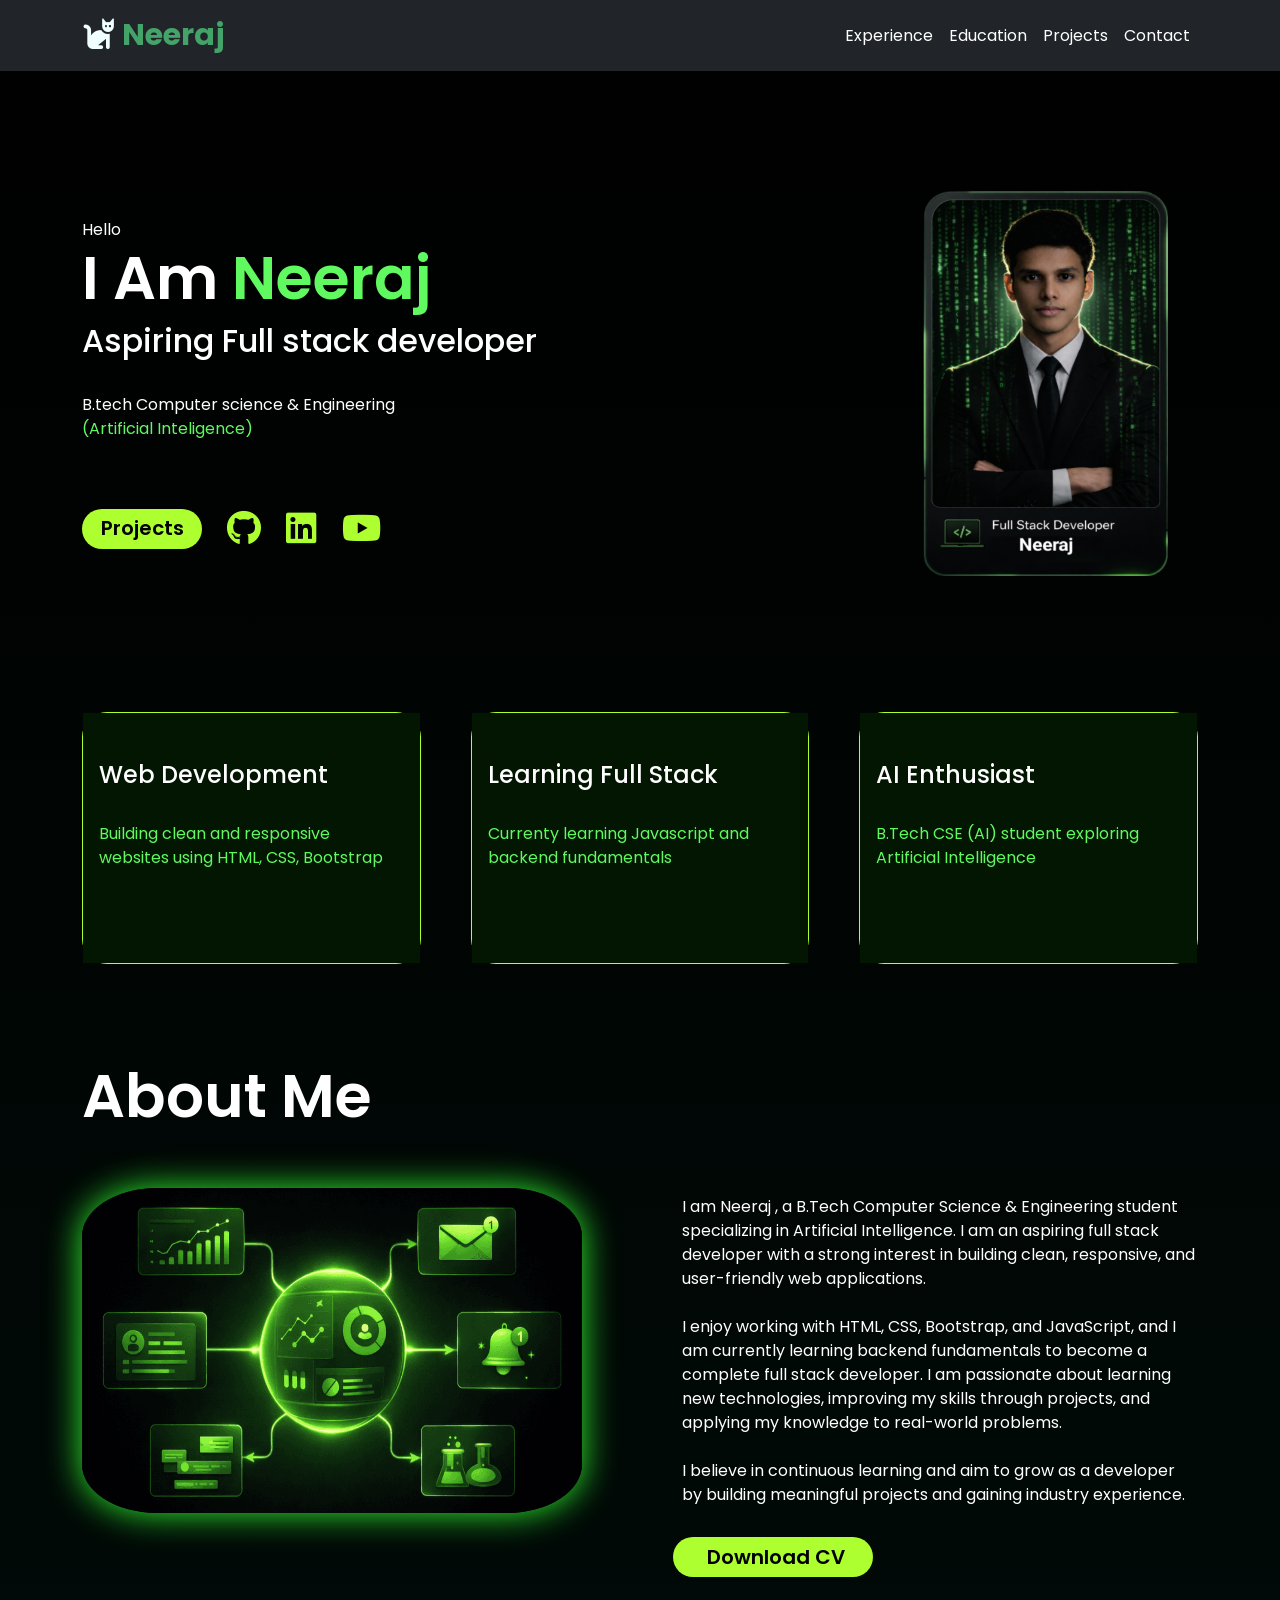
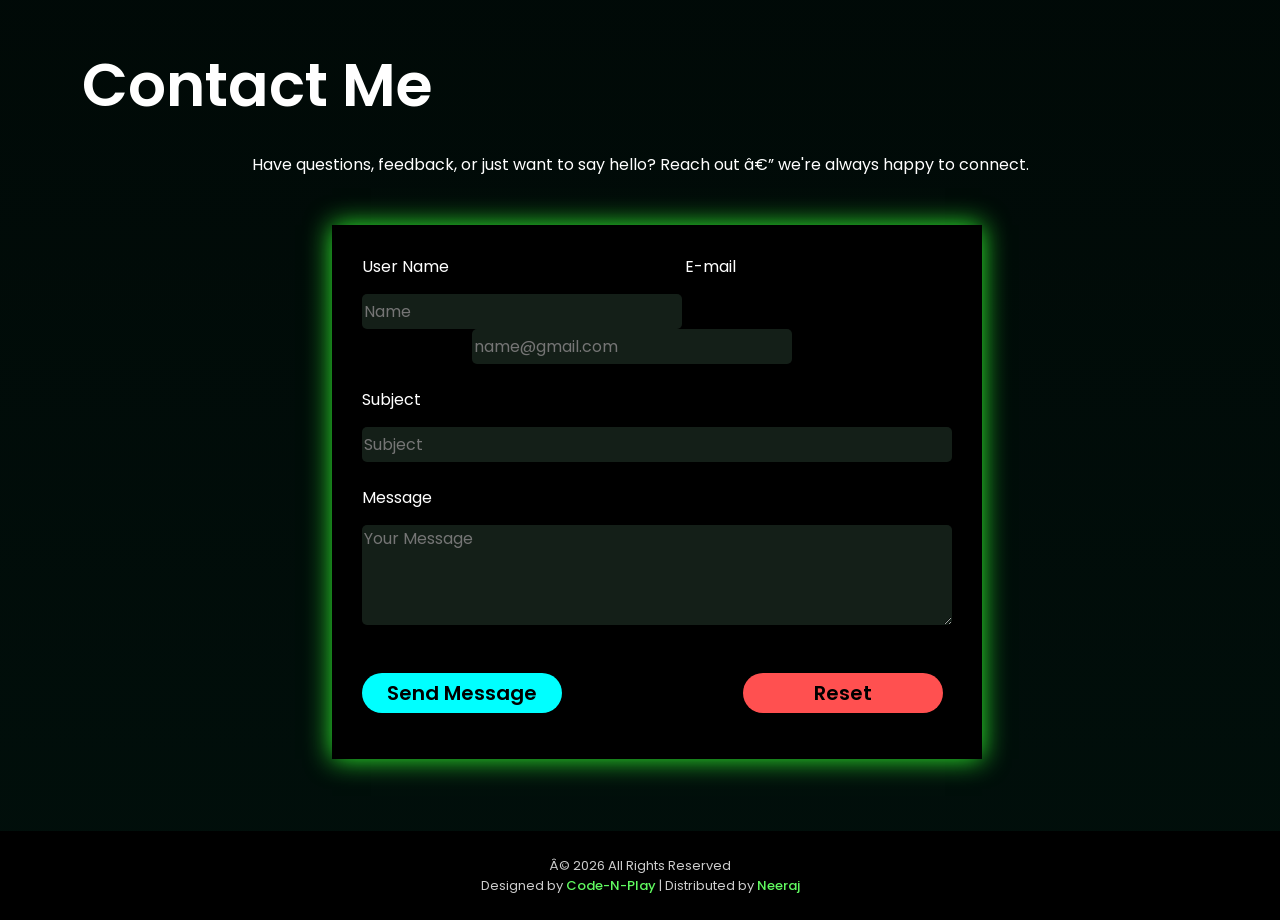
==== index.html @ f8e5a3b6 "Deployment date 27-01-2026" ====
<html>

<head>
    <title>Neeraj</title>

    <!-- Bootstrap  -->
    <link href="https://cdn.jsdelivr.net/npm/bootstrap@5.3.8/dist/css/bootstrap.min.css" rel="stylesheet"
        integrity="sha384-sRIl4kxILFvY47J16cr9ZwB07vP4J8+LH7qKQnuqkuIAvNWLzeN8tE5YBujZqJLB" crossorigin="anonymous">

    <!-- FontAwesome -->
    <link rel="stylesheet" href="https://cdnjs.cloudflare.com/ajax/libs/font-awesome/6.5.1/css/all.min.css">

    <!-- Google Font -->
    <link rel="preconnect" href="https://fonts.googleapis.com">
    <link rel="preconnect" href="https://fonts.gstatic.com" crossorigin>
    <link
        href="https://fonts.googleapis.com/css2?family=Poppins:ital,wght@0,100;0,200;0,300;0,400;0,500;0,600;0,700;0,800;0,900;1,100;1,200;1,300;1,400;1,500;1,600;1,700;1,800;1,900&display=swap"
        rel="stylesheet">

    <link rel="stylesheet" href="https://cdn.hugeicons.com/font/hgi-stroke-rounded.css">
    <meta name="viewport" content="width=device-width, initial-scale=1.0">
    
    <style>
      
        body {
            width: 100%;
            min-height: 100%;
            font-family: "poppins";
            background:
                linear-gradient(180deg, #000, #010f0b),
                url("https://www.transparenttextures.com/patterns/noise.png");
            background-blend-mode: overlay;
            color: white;
        }

        .navbar-brand {
            font-size: 30px;
            color: rgb(67, 163, 104);
            font-weight: bold;
        }

        .hero {
            display: flex;
            align-items: center;
            justify-content: space-between;

        }

        .profileimage {

            border-radius: 5%;
            margin-right: 30px;


        }

        i {
            color: azure;
        }

        h1 {
            font-size: 60px;
            font-weight: 600;
        }

        p {
            margin: 0;
        }

        .bottons {
            display: flex;
            align-items: center;
            gap: 25px;
            margin-top: 20px;
        }

        .btn01 {
            text-align: center;
            text-decoration: none;
            padding: 4px;
            background-color: greenyellow;
            color: rgb(2, 2, 2);
            border: none;
            border-radius: 30px;
            width: 120px;
            height: 40px;
            font-size: 20px;
            font-weight: 600;
        }

        .btn01:hover {
            background-color: red;
            color: white;
            transform: translateY();
            box-shadow: 0 0 15px rgba(248, 3, 3, 1);
        }

        .btn02 i {

            font-size: 35px;
            color: greenyellow;
            border-radius: 100%;
        }

        .btn02:hover i {
            color: red;
            transform: translateY();
            box-shadow: 0 0 15px rgba(248, 3, 3, 1);
        }

        .cards {
            display: flex;
            justify-content: space-evenly;
            gap: 50px;

        }

        .card {
            flex: 1;
            border-color: greenyellow;
            border-radius: 25px;
        }

        .card-title i {

            color: white;
        }

        .card-body {

            background-color: rgb(2, 22, 2);
            border: none;
            height: 250px;

        }

        .cards i {
            font-weight: 500;
            font-size: 35px;
            color: greenyellow;
            margin-left: 25px;
            margin-top: 15px;

        }

        .card-head {
            color: white;

        }

        .card-text {
            color: rgb(96, 250, 96)
        }

        .card:hover {
            transform: translateY(-18px);
            box-shadow: 0 0 25px rgb(47, 248, 47);
        }

        .About {
            display: flex;
            align-items: center;
            justify-content: space-between;
            gap: 100px;
        }

        .Aboutimage {
            border-radius: 15%;
            transform: translateY();
            box-shadow: 0 0 35px rgb(47, 248, 47);
        }

        .Download {
            margin-left: 53%;
            border: none;
            height: 40px;
            width: 200px;
            font-size: 20px;
            font-weight: 600;
            border-radius: 20px;
            color: black;
            background-color: greenyellow;
        }

        .Download i {
            margin-right: 5px;
            color: black;
            font-size: 20Px;
            font-weight: 700px;
        }

        .Download:hover {
            background-color: red;
            color: white;
            transform: translateY();
            box-shadow: 0 0 20px red;
        }

        .Download:hover i {
            color: white;
        }

        .form {
            border: #000;
            background-color: #000;
            width: 650px;
            align-content: center;

        }

        .form-body {
            border: #000;
            justify-content: center;
            align-items: center;
            padding: 30px;
            box-shadow: 0 0 25px rgb(47, 248, 47);

        }

        input {
            background-color: #141f18;
            border: none;
            height: 35px;
            color: aquamarine;
            border-radius: 5px;
        }
        input:focus {
            background-color: #141f18;
            color: aquamarine;
            border-radius: 5px;
            border: none;
        }
        textarea{
            background-color: #141f18;
            color: aquamarine;
            border-radius: 5px;
            border: none;
        }

        .send {
            color: black;
            background-color: aqua;
            border: none;
            height: 40px;
            width: 200px;
            font-size: 20px;
            font-weight: 600;
            border-radius: 20px;

        }

        .reset {
            background-color: rgb(255, 80, 80);
            border: none;
            height: 40px;
            width: 200px;
            font-size: 20px;
            font-weight: 600;
            border-radius: 20px;
            color: black;
        }

        .para {
            text-align: center;
        }

        .footer-full {
            background: #000;
            padding: 25px 0;
            text-align: center;


            width: 100vw;
            position: relative;
            left: 50%;
            right: 50%;
            margin-left: -50vw;
            margin-right: -50vw;
        }

        .footer-full p {
            margin: 0;
            color: #ccc;
        }

        .footer-full span {
            color: rgb(96, 250, 96);
            font-weight: 500;
        }
    </style>
    <link rel="stylesheet" href="css/responsive.css">

</head>

<body>


    <!-- NavBar -->
    <nav class="navbar sticky-top navbar-expand-lg bg-dark " data-bs-theme="dark">
        <div class="container">
            <a class="navbar-brand" href="index.html"> <i class="fa-solid fa-cat"></i> Neeraj</a>
            <button class="navbar-toggler" type="button" data-bs-toggle="collapse"
                data-bs-target="#navbarSupportedContent" aria-controls="navbarSupportedContent" aria-expanded="false"
                aria-label="Toggle navigation">
                <span class="navbar-toggler-icon"></span>
            </button>
            <div class="collapse navbar-collapse" id="navbarSupportedContent">
                <ul class="navbar-nav ms-auto mb-2 mb-lg-0">
                    <li class="nav-item">
                        <a class="nav-link active" aria-current="page" href="experience.html">Experience</a>
                    </li>
                    <li class="nav-item">
                        <a class="nav-link active" aria-current="page" href="education_page.html">Education</a>
                    </li>
                    <li class="nav-item">
                        <a class="nav-link active" aria-current="page" href="projects.html">Projects</a>
                    </li>
                    <li class="nav-item">
                        <a class="nav-link active" aria-current="page" href="contact.html">Contact</a>
                    </li>


                </ul>

            </div>
        </div>
    </nav>


    <div class="container">

        <br><br><br><br><br>

        <div class="hero">
            <div class="herotext">
                <p>Hello</p>
                <h1> I Am<a style="color: rgb(96, 250, 96);"> Neeraj</a> </h1>
                <h2>Aspiring Full stack developer</h2>
                <br>
                <p>B.tech Computer science & Engineering </p>
                <p style="color: rgb(96, 250, 96);">(Artificial Inteligence)</p>
                <br><br>
                <div class="bottons">
                    <a href="projects.html" class="btn01">Projects</a>
                    <!-- <button class="btn01" type="button" onclick="proects.html" >Projects</button> -->
                    <a href="https://github.com/Code-N-Play" class="btn02"><i class="fa-brands fa-github"></i></a>
                    <a href="https://www.linkedin.com/in/neeraj-kumar-6406b7332" class="btn02"><i class="fa-brands fa-linkedin"></i></a>
                    <a href="#" class="btn02"><i class="fa-brands fa-youtube"></i></i></a>
                </div>

            </div>
            <img src="imges/picture0.png" alt="me" class="profileimage" width="245" height="385">
        </div>

        <br><br><br><br>

        <section class="cards" style="margin-top: 40px;">

            <div class="card" style="width: 18rem;">
                <div class="card-body">
                    <h5 class="card-title"><i class="hgi hgi-stroke hgi-web-design-02"></i></h5><br>
                    <h4 class="card-head">Web Development</h4><br>
                    <p class="card-text">Building clean and responsive websites using HTML, CSS, Bootstrap</p>
                </div>
            </div>
            <div class="card" style="width: 18rem;">
                <div class="card-body">
                    <h5 class="card-title"> <i class="hgi hgi-stroke hgi-source-code-square"></i></h5><br>
                    <h4 class="card-head">Learning Full Stack</h4><br>
                    <p class="card-text">Currenty learning Javascript and backend fundamentals </p>
                </div>
            </div>
            <div class="card" style="width: 18rem;">
                <div class="card-body">
                    <h5 class="card-title"><i class="hgi hgi-stroke hgi-artificial-intelligence-04"></i></h5><br>
                    <h4 class="card-head">AI Enthusiast</h4><br>
                    <p class="card-text">B.Tech CSE (AI) student exploring Artificial Intelligence </p>
                </div>
            </div>
        </section>

        <br><br><br><br>

        <div>
            <h1>About Me </h1>
            <br><br>
            <div class="About">

                <img src="imges/About.png" class="Aboutimage" height="325px" width="500px ">

                <div>
                    <p>I am Neeraj , a B.Tech Computer Science & Engineering student specializing in Artificial
                        Intelligence. I am an aspiring full stack developer with a strong interest in building clean,
                        responsive, and user-friendly web applications.</p><br>
                    <p>I enjoy working with HTML, CSS, Bootstrap, and JavaScript, and I am currently learning backend
                        fundamentals to become a complete full stack developer. I am passionate about learning new
                        technologies, improving my skills through projects, and applying my knowledge to real-world
                        problems.</p><br>
                    <p>I believe in continuous learning and aim to grow as a developer by building meaningful projects
                        and gaining industry experience.</p>
                </div>
            </div>
            <br>
            <button class="Download"> <i class="hgi hgi-stroke hgi-download-04"></i> Download CV </button>
        </div>

        <br><br><br>

        <div>
            <h1>Contact Me </h1>
            <br>

            <p class="para">Have questions, feedback, or just want to say hello? Reach out — we're always happy to
                connect.</p>
            <br><br>

            <section class="form" style="margin-left:250px ;">
                <div class="form-body">
                    <form>
                        <label style="margin-bottom: 15px;">User Name</label><label
                            style="margin-left: 40%;">E-mail</label><br>
                        <input type="text" placeholder="Name" required class="form-item" maxlength="30">
                        <input type="email" placeholder="name@gmail.com" required class="form-item" maxlength="30"
                            style="margin-left: 110px;">
                        <br><br>
                        <label style="margin-bottom: 15px;">Subject</label><br>
                        <input type="text" placeholder="Subject" required class="form-item" style="width: 100%;">
                        <br><br>
                        <label style="margin-bottom: 15px;">Message</label><br>
                        <textarea placeholder="Your Message" required rows="4" style="width: 100%;"
                            class="form-item"></textarea>
                        <br><br><br>
                        <button type="submit" class="Send">Send Message</button>
                        <button type="reset" class="Reset" style="margin-left: 30%;">Reset</button>
                    </form>
                </div>
            </section>

            <br><br><br>



        </div>

        <footer class="footer-full">
            <p style="font-size: 13px;">
                © 2026 All Rights Reserved
            </p>
            <p style="font-size: 13px;">
                Designed by <span>Code-N-Play</span> | Distributed by <span>Neeraj</span>
            </p>
        </footer>

        <script src="https://cdn.jsdelivr.net/npm/bootstrap@5.3.8/dist/js/bootstrap.bundle.min.js"
            integrity="sha384-FKyoEForCGlyvwx9Hj09JcYn3nv7wiPVlz7YYwJrWVcXK/BmnVDxM+D2scQbITxI"
            crossorigin="anonymous"></script>


</body>

</html>
---- css/responsive.css ----
@media screen and (max-width: 455px) {
    body{
        background-color: red;
    }
}
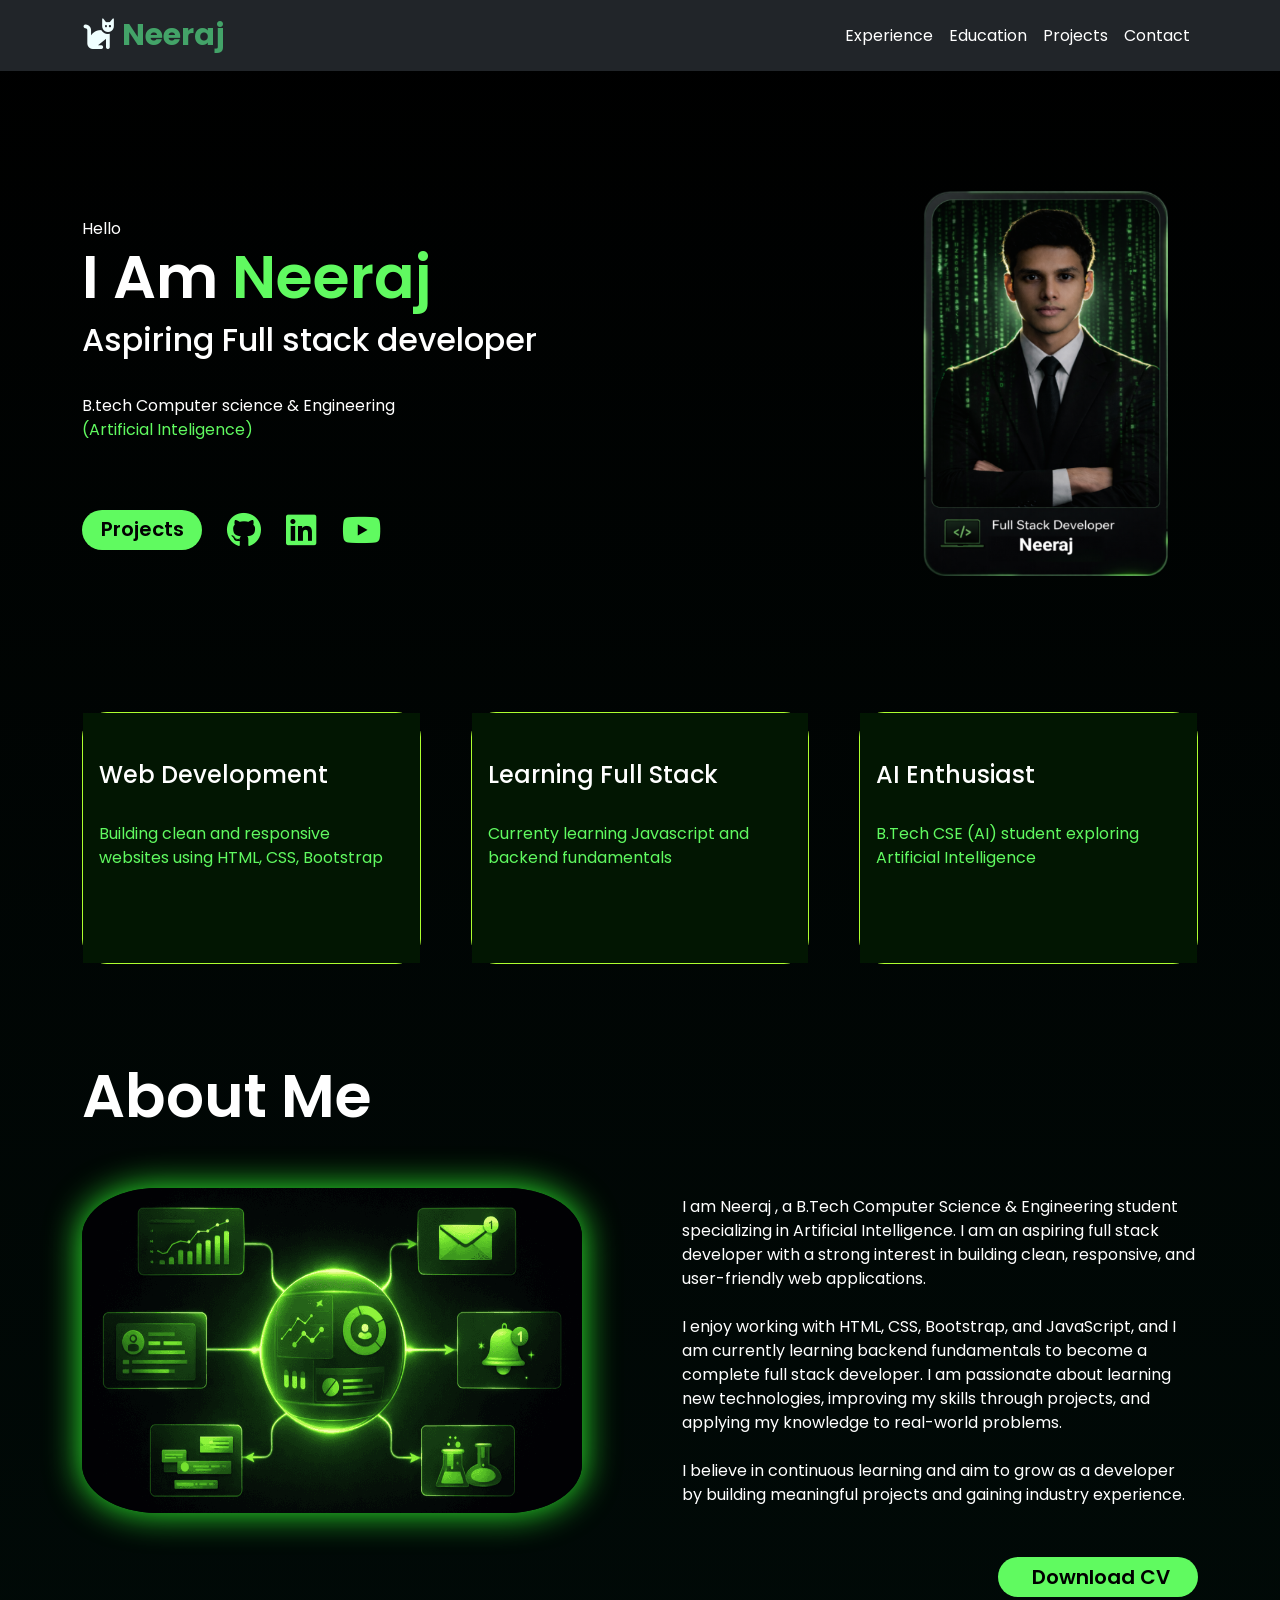
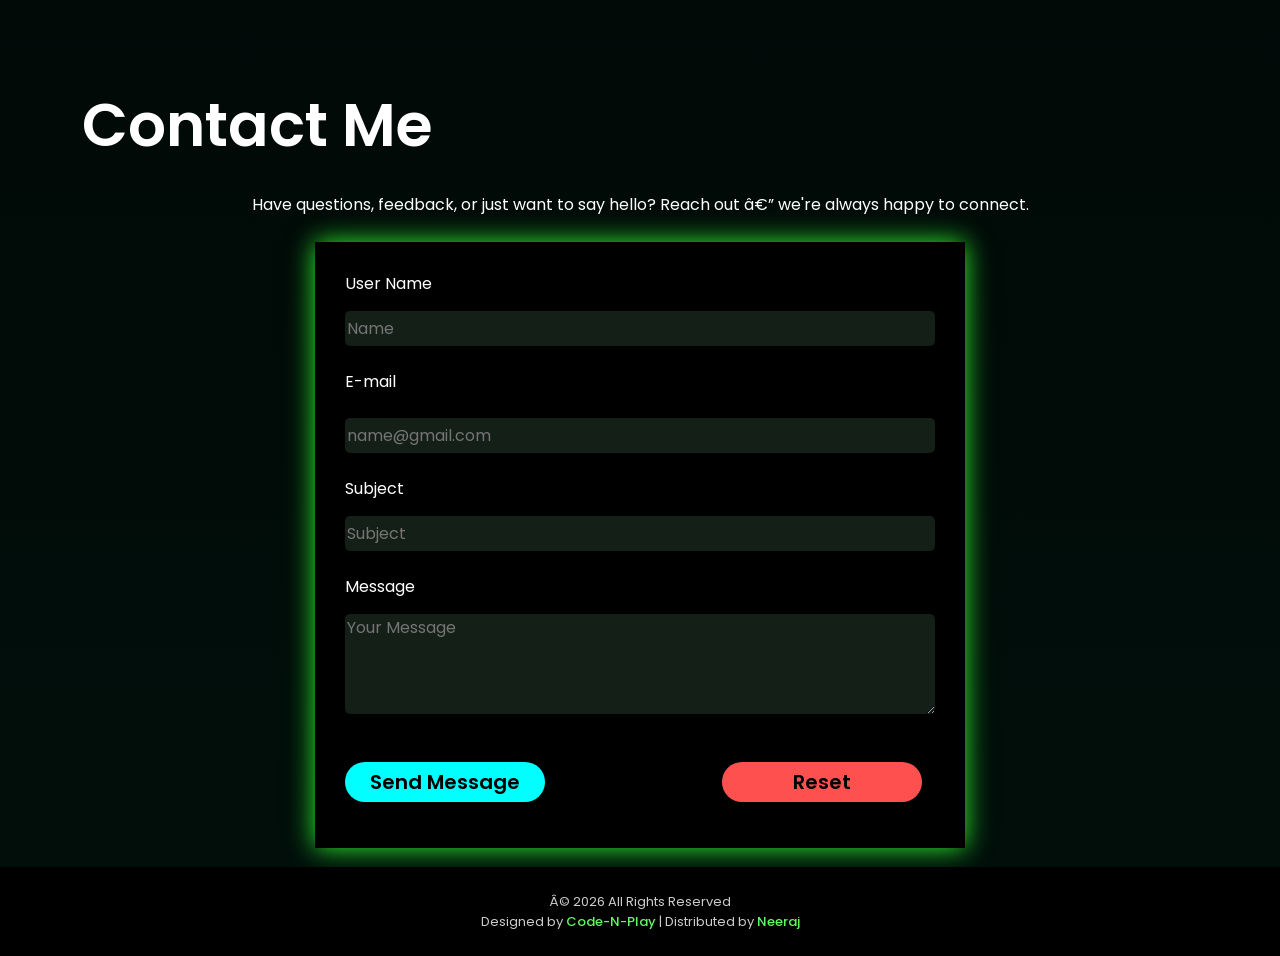
==== commit e7df8c73: "responsive layout UPDATE and bug FIX" ====
--- a/index.html
+++ b/index.html
@@ -19,9 +19,8 @@
 
     <link rel="stylesheet" href="https://cdn.hugeicons.com/font/hgi-stroke-rounded.css">
     <meta name="viewport" content="width=device-width, initial-scale=1.0">
-    
+
     <style>
-      
         body {
             width: 100%;
             min-height: 100%;
@@ -66,6 +65,9 @@
         p {
             margin: 0;
         }
+        .branch{
+            margin-top: 35px;
+        }
 
         .bottons {
             display: flex;
@@ -78,7 +80,7 @@
             text-align: center;
             text-decoration: none;
             padding: 4px;
-            background-color: greenyellow;
+            background-color: rgb(96, 250, 96);
             color: rgb(2, 2, 2);
             border: none;
             border-radius: 30px;
@@ -98,7 +100,7 @@
         .btn02 i {
 
             font-size: 35px;
-            color: greenyellow;
+            color: rgb(96, 250, 96);
             border-radius: 100%;
         }
 
@@ -112,6 +114,7 @@
             display: flex;
             justify-content: space-evenly;
             gap: 50px;
+            flex-wrap: wrap;
 
         }
 
@@ -169,9 +172,16 @@
             transform: translateY();
             box-shadow: 0 0 35px rgb(47, 248, 47);
         }
+        .download_btn{
+            width: 100%;
+            height: 80px;
+            display: flex;
+            justify-content: right;
+            align-items: center;
+        }
 
         .Download {
-            margin-left: 53%;
+            align-items: center;
             border: none;
             height: 40px;
             width: 200px;
@@ -179,7 +189,7 @@
             font-weight: 600;
             border-radius: 20px;
             color: black;
-            background-color: greenyellow;
+            background-color: rgb(96, 250, 96);
         }
 
         .Download i {
@@ -201,17 +211,19 @@
         }
 
         .form {
+            margin-top: 30px;
+            height: 500px;
+            width: 100%;
+            display: flex;
+            justify-content: center;
+            align-items: center;
+        }
+
+        .form-body {
             border: #000;
             background-color: #000;
             width: 650px;
             align-content: center;
-
-        }
-
-        .form-body {
-            border: #000;
-            justify-content: center;
-            align-items: center;
             padding: 30px;
             box-shadow: 0 0 25px rgb(47, 248, 47);
 
@@ -224,17 +236,23 @@
             color: aquamarine;
             border-radius: 5px;
         }
+
         input:focus {
             background-color: #141f18;
             color: aquamarine;
             border-radius: 5px;
             border: none;
         }
-        textarea{
+
+        textarea {
             background-color: #141f18;
             color: aquamarine;
             border-radius: 5px;
             border: none;
+        }
+        .last_btn{
+            display: flex;
+
         }
 
         .send {
@@ -336,15 +354,16 @@
                 <p>Hello</p>
                 <h1> I Am<a style="color: rgb(96, 250, 96);"> Neeraj</a> </h1>
                 <h2>Aspiring Full stack developer</h2>
-                <br>
-                <p>B.tech Computer science & Engineering </p>
+                
+                <p class="branch">B.tech Computer science & Engineering </p>
                 <p style="color: rgb(96, 250, 96);">(Artificial Inteligence)</p>
                 <br><br>
                 <div class="bottons">
                     <a href="projects.html" class="btn01">Projects</a>
                     <!-- <button class="btn01" type="button" onclick="proects.html" >Projects</button> -->
                     <a href="https://github.com/Code-N-Play" class="btn02"><i class="fa-brands fa-github"></i></a>
-                    <a href="https://www.linkedin.com/in/neeraj-kumar-6406b7332" class="btn02"><i class="fa-brands fa-linkedin"></i></a>
+                    <a href="https://www.linkedin.com/in/neeraj-kumar-6406b7332" class="btn02"><i
+                            class="fa-brands fa-linkedin"></i></a>
                     <a href="#" class="btn02"><i class="fa-brands fa-youtube"></i></i></a>
                 </div>
 
@@ -382,13 +401,13 @@
         <br><br><br><br>
 
         <div>
-            <h1>About Me </h1>
+            <h1 class="mai">About Me </h1>
             <br><br>
             <div class="About">
 
                 <img src="imges/About.png" class="Aboutimage" height="325px" width="500px ">
 
-                <div>
+                <div class="about_para">
                     <p>I am Neeraj , a B.Tech Computer Science & Engineering student specializing in Artificial
                         Intelligence. I am an aspiring full stack developer with a strong interest in building clean,
                         responsive, and user-friendly web applications.</p><br>
@@ -401,46 +420,49 @@
                 </div>
             </div>
             <br>
-            <button class="Download"> <i class="hgi hgi-stroke hgi-download-04"></i> Download CV </button>
+            <div class="download_btn">
+                <button class="Download"> <i class="hgi hgi-stroke hgi-download-04"></i> Download CV </button>
+            </div>
         </div>
 
         <br><br><br>
 
-        <div>
-            <h1>Contact Me </h1>
-            <br>
-
-            <p class="para">Have questions, feedback, or just want to say hello? Reach out — we're always happy to
-                connect.</p>
-            <br><br>
-
-            <section class="form" style="margin-left:250px ;">
-                <div class="form-body">
-                    <form>
-                        <label style="margin-bottom: 15px;">User Name</label><label
-                            style="margin-left: 40%;">E-mail</label><br>
-                        <input type="text" placeholder="Name" required class="form-item" maxlength="30">
-                        <input type="email" placeholder="name@gmail.com" required class="form-item" maxlength="30"
-                            style="margin-left: 110px;">
-                        <br><br>
-                        <label style="margin-bottom: 15px;">Subject</label><br>
-                        <input type="text" placeholder="Subject" required class="form-item" style="width: 100%;">
-                        <br><br>
-                        <label style="margin-bottom: 15px;">Message</label><br>
-                        <textarea placeholder="Your Message" required rows="4" style="width: 100%;"
-                            class="form-item"></textarea>
-                        <br><br><br>
+
+        <h1 class="mai">Contact Me </h1>
+        <br>
+
+        <p class="para">Have questions, feedback, or just want to say hello? Reach out — we're always happy to
+            connect.</p>
+        <br><br>
+
+        <div class="form">
+            <div class="form-body">
+                <form>
+                    <label style="margin-bottom: 15px;" class="name_lable">User Name</label><br>
+                    <input type="text" placeholder="Name" required class="form-item" maxlength="30" style="width: 100%;"><br><br>
+                    <label class="email_lable">E-mail</label><br><br>
+                    <input type="email" placeholder="name@gmail.com" required class="form_email" maxlength="30" style="width: 100%;">
+                    <br><br>
+                    <label style="margin-bottom: 15px;">Subject</label><br>
+                    <input type="text" placeholder="Subject" required class="form-item" style="width: 100%;">
+                    <br><br>
+                    <label style="margin-bottom: 15px;">Message</label><br>
+                    <textarea placeholder="Your Message" required rows="4" style="width: 100%;"
+                        class="form-item"></textarea>
+                    <br><br><br>
+                    <div class="last_btn">
                         <button type="submit" class="Send">Send Message</button>
                         <button type="reset" class="Reset" style="margin-left: 30%;">Reset</button>
-                    </form>
-                </div>
-            </section>
-
-            <br><br><br>
-
-
-
+                    </div>
+                </form>
+            </div>
         </div>
+
+        <br><br><br>
+
+
+
+
 
         <footer class="footer-full">
             <p style="font-size: 13px;">
--- a/css/responsive.css
+++ b/css/responsive.css
@@ -1,5 +1,72 @@
-@media screen and (max-width: 455px) {
-    body{
-        background-color: red;
+@media screen and (max-width: 480px) {
+    
+    .hero{
+        margin-top: -55px;
+        flex-direction: column-reverse;
+        gap: 40px;
+    }
+    h1{
+        font-size: 35px;
+        font-weight: 600;
+    }
+    h2{
+        font-size: 18px;
+    }
+    p{
+        font-size: 10px;
+    }
+    .branch{
+        margin-top: 15px;
+    }
+    .mai{
+        text-align: center;
+    }
+    
+    .cards{
+        flex-direction: column;
+        align-items: center;
+    }
+    .about{
+        flex-direction: column;
+        align-content: center;
+        gap: 40px;
+    }
+    .Aboutimage {
+        justify-content: center;
+        height: 250px;
+        width: 80%;
+    }
+    .about_para{
+        text-align: center;
+        max-width: 350px;
+    }
+    .download_btn{
+        justify-content: center;
+        
+        
+    }
+    .form {
+        margin-top: 20px;
+        flex-direction: column;
+        align-items: center;
+        width: auto;
+        
+    }
+    .form-body{
+        width: 90%;
+    }
+    
+    .last_btn{
+        flex-direction: row;
+    }
+    .send{
+        height: 25px;
+        width: 110px;
+        font-size: 13px;
+    }
+    .reset{
+        height: 25px;
+        width: 110px;
+        font-size: 13px;
     }
 }
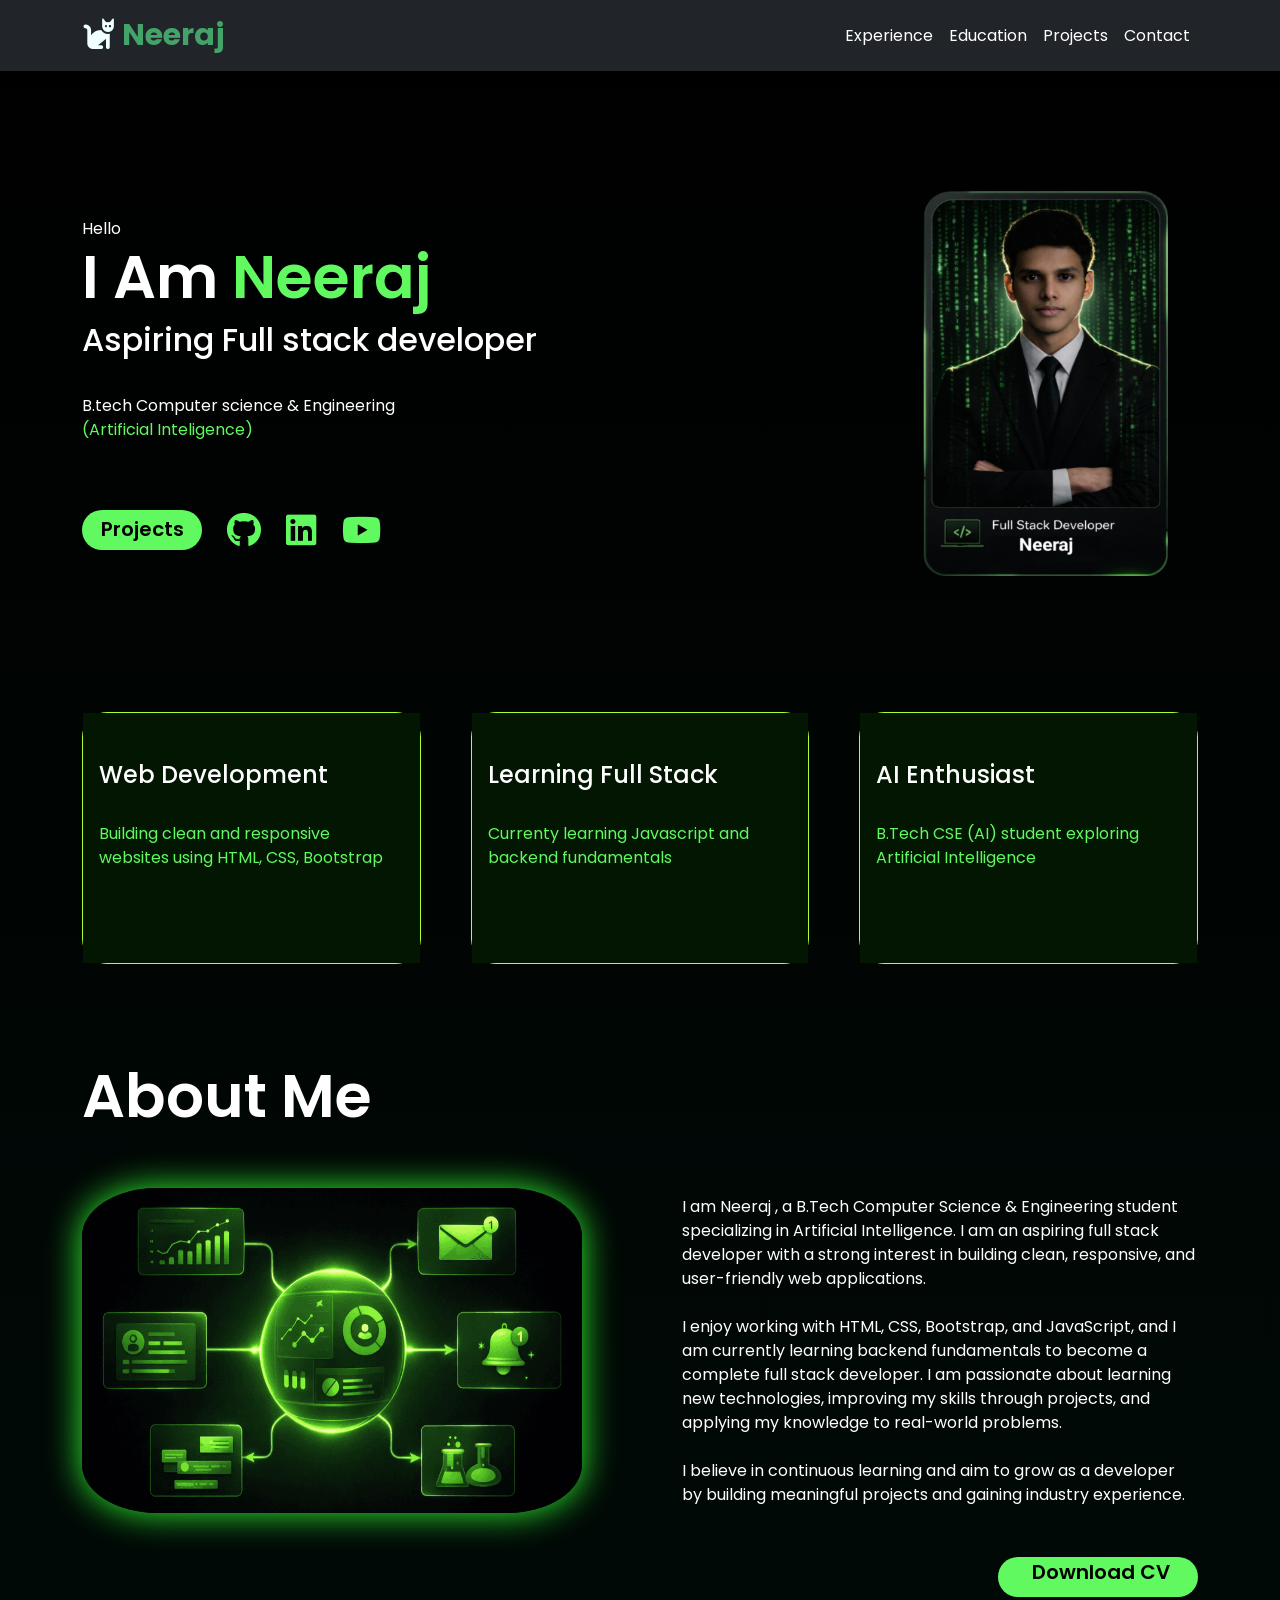
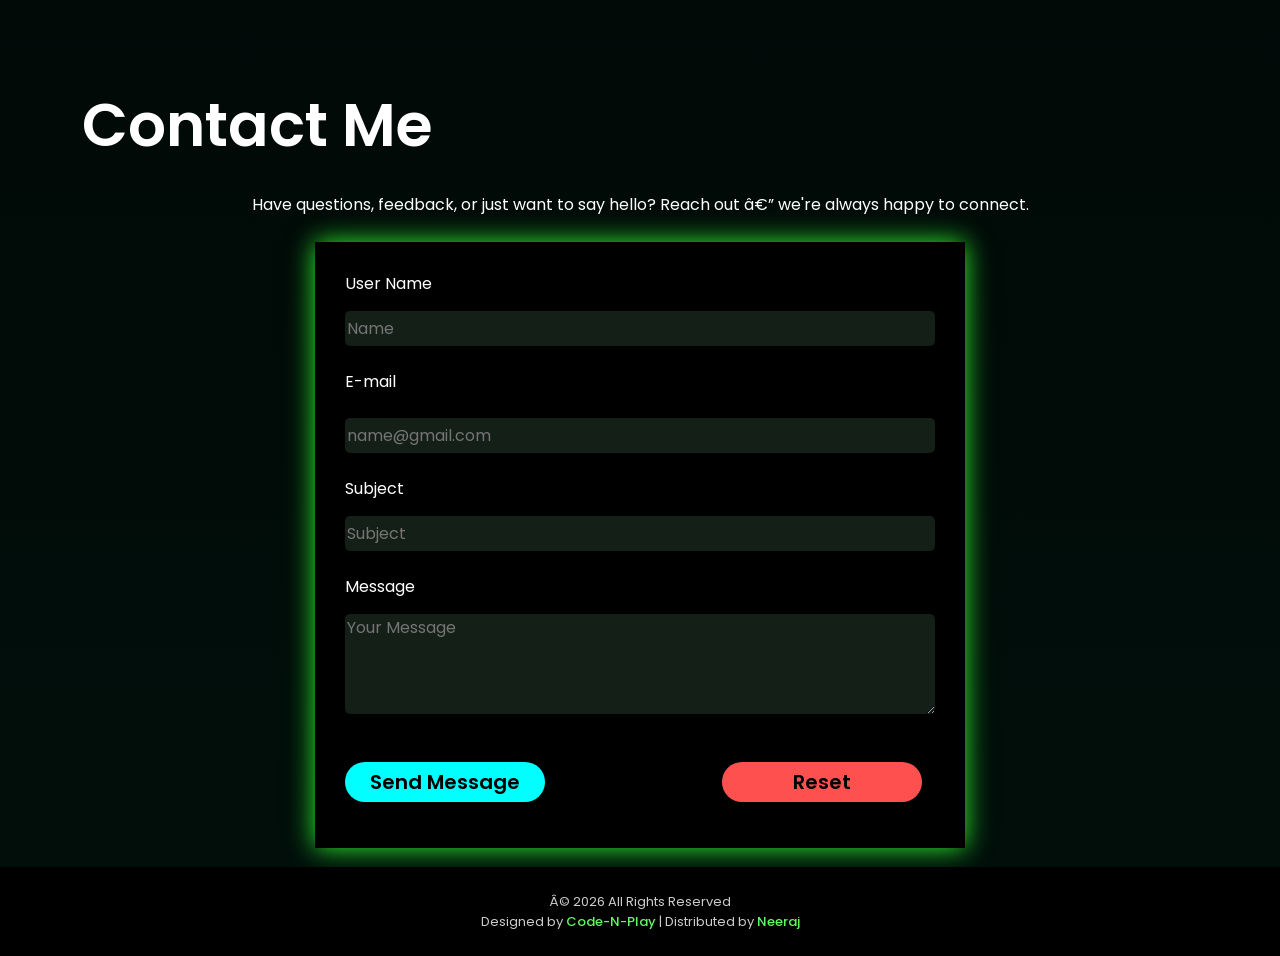
==== commit 92d7a9bd: "All Links are Active" ====
--- a/index.html
+++ b/index.html
@@ -181,6 +181,8 @@
         }
 
         .Download {
+            text-align: center;
+            text-decoration: none;
             align-items: center;
             border: none;
             height: 40px;
@@ -364,7 +366,7 @@
                     <a href="https://github.com/Code-N-Play" class="btn02"><i class="fa-brands fa-github"></i></a>
                     <a href="https://www.linkedin.com/in/neeraj-kumar-6406b7332" class="btn02"><i
                             class="fa-brands fa-linkedin"></i></a>
-                    <a href="#" class="btn02"><i class="fa-brands fa-youtube"></i></i></a>
+                    <a href="https://www.youtube.com/@CodePlay-y8h5x" class="btn02"><i class="fa-brands fa-youtube"></i></i></a>
                 </div>
 
             </div>
@@ -421,7 +423,7 @@
             </div>
             <br>
             <div class="download_btn">
-                <button class="Download"> <i class="hgi hgi-stroke hgi-download-04"></i> Download CV </button>
+                <a href="https://www.dropbox.com/scl/fi/6xln2vjeksd0zs1y1m9nn/NEERAJ-new.pdf?rlkey=9yqbs1ke5ijzoibsirpt3i9eb&st=vunwk4pj&dl=1" class="Download"><i class="hgi hgi-stroke hgi-download-04"></i> Download CV</a>
             </div>
         </div>
 
